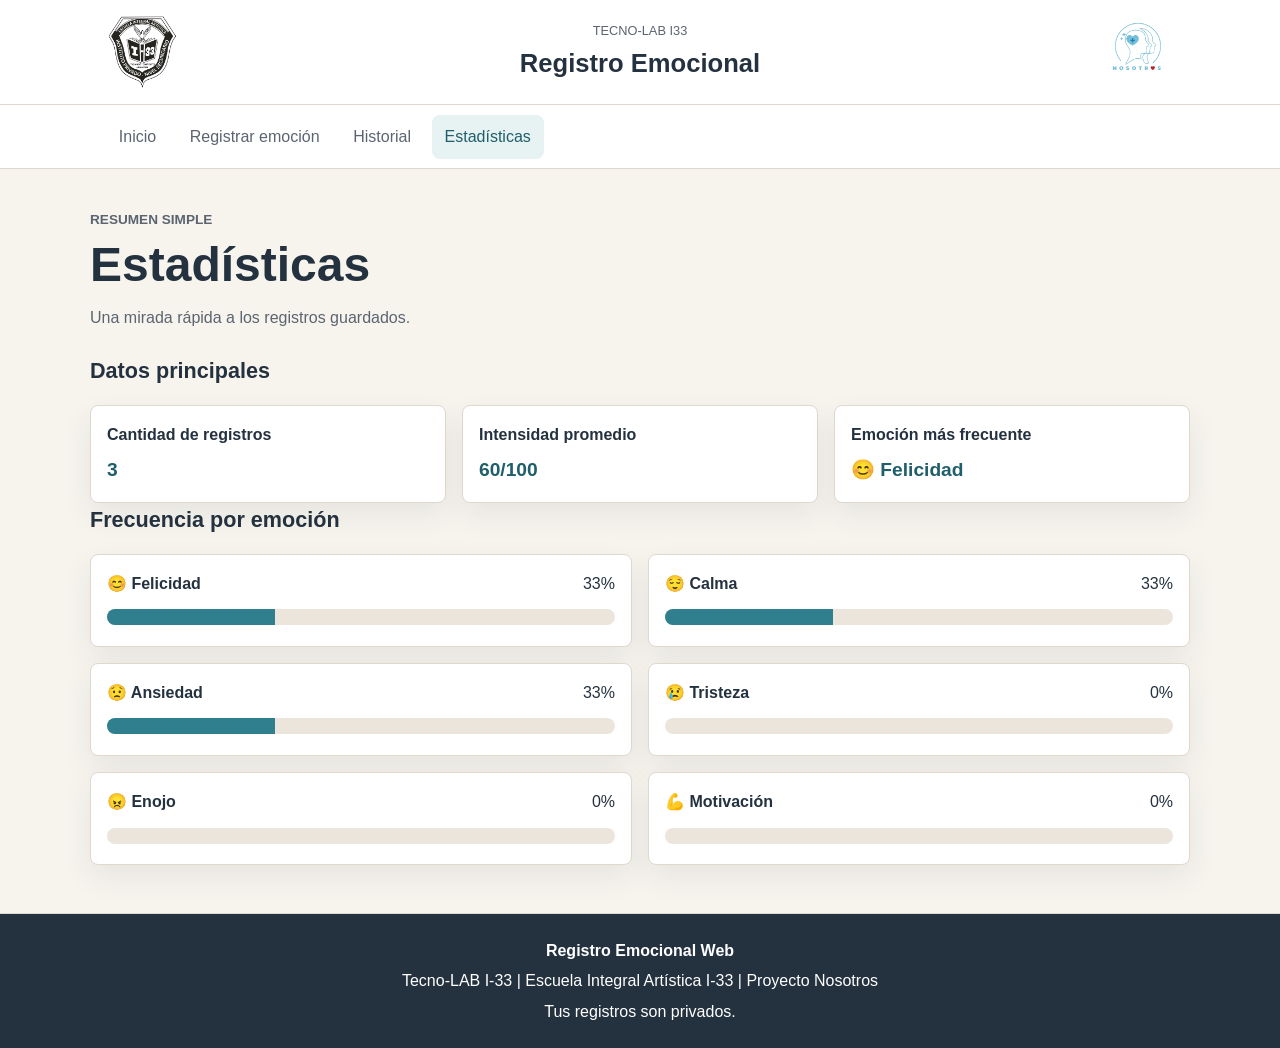
==== pages/estadisticas.html @ 8ae8a22c "Footer: Cambios" ====
<!DOCTYPE html>
<html lang="es">
<head>
    <meta charset="UTF-8">
    <meta name="viewport" content="width=device-width, initial-scale=1.0">
    <meta name="description" content="Registro Emocional Web - Proyecto educativo del Tecno-LAB i33">
    <title>Registro Emocional | Estadísticas</title>
    <link rel="stylesheet" href="../css/style.css">
    <link rel="icon" href="../assets/favicon.ico" type="image/x-icon">
</head>
<body>
    <a class="skip-link" href="#contenido">Saltar al contenido</a>

    <header class="encabezado">
        <section class="encabezado-contenido" aria-label="Identidad del proyecto">
            <img class="logo logo-escuela" src="../assets/logo-I-33.png" alt="Logo de la Escuela Integral Artística i33">

            <div class="marca">
                <p class="marca-subtitulo">Tecno-LAB i33</p>
                <p class="marca-titulo">Registro Emocional</p>
            </div>

            <img class="logo logo-proyecto" src="../assets/logo-nosotros.jpeg" alt="Logo del proyecto Nosotros">
        </section>
    </header>

    <nav class="navegacion-principal" aria-label="Navegación principal">
        <ul class="nav-lista">
            <li><a class="nav-link" href="../index.html">Inicio</a></li>
            <li><a class="nav-link" href="registrar-emocion.html">Registrar emoción</a></li>
            <li><a class="nav-link" href="historial.html">Historial</a></li>
            <li><a class="nav-link active" href="estadisticas.html">Estadísticas</a></li>
        </ul>
    </nav>

    <main id="contenido" class="contenedor">
        <section class="encabezado-pagina" aria-labelledby="titulo-estadisticas">
            <p class="etiqueta">Resumen simple</p>
            <h1 id="titulo-estadisticas">Estadísticas</h1>
            <p>Una mirada rápida a los registros guardados.</p>
        </section>

        <section aria-labelledby="titulo-numeros">
            <h2 id="titulo-numeros">Datos principales</h2>

            <div class="tarjetas-resumen">
                <article class="card">
                    <h3>Cantidad de registros</h3>
                    <p id="cantidad-registros">0</p>
                </article>

                <article class="card">
                    <h3>Intensidad promedio</h3>
                    <p id="intensidad-promedio">0/100</p>
                </article>

                <article class="card">
                    <h3>Emoción más frecuente</h3>
                    <p id="emocion-frecuente">-</p>
                </article>
            </div>
        </section>

        <section aria-labelledby="titulo-barras">
            <h2 id="titulo-barras">Frecuencia por emoción</h2>

            <div id="barras-emociones" class="barras-emociones">
                <article class="barra-emocion">
                    <header>
                        <h3>Felicidad</h3>
                        <span>80%</span>
                    </header>
                    <progress value="80" max="100">80%</progress>
                </article>

                <article class="barra-emocion">
                    <header>
                        <h3>Calma</h3>
                        <span>60%</span>
                    </header>
                    <progress value="60" max="100">60%</progress>
                </article>

                <article class="barra-emocion">
                    <header>
                        <h3>Ansiedad</h3>
                        <span>40%</span>
                    </header>
                    <progress value="40" max="100">40%</progress>
                </article>
            </div>
        </section>
    </main>

    <footer class="pie">
        <p><strong>Registro Emocional Web</strong></p>
        <p>Tecno-LAB I-33 | Escuela Integral Artística I-33 | Proyecto Nosotros</p>
        <p>Tus registros son privados.</p>
    </footer>

    <script src="../js/script.js"></script>
</body>
</html>
---- css/style.css ----
:root {
    --color-fondo: #f7f4ee;
    --color-superficie: #ffffff;
    --color-texto: #24313f;
    --color-suave: #5b6470;
    --color-borde: #ded8cf;
    --color-primario: #2f7f8f;
    --color-primario-oscuro: #1f5f6b;
    --color-acento: #d98c4a;
    --color-exito: #2f7d54;
    --sombra-suave: 0 12px 30px rgba(36, 49, 63, 0.08);
    --radio: 8px;
    --ancho-maximo: 1100px;
}

* {
    box-sizing: border-box;
}

html {
    scroll-behavior: smooth;
}

body {
    margin: 0;
    background: var(--color-fondo);
    color: var(--color-texto);
    font-family: Arial, Helvetica, sans-serif;
    font-size: 16px;
    line-height: 1.6;
}

img {
    display: block;
    max-width: 100%;
}

a {
    color: inherit;
}

h1,
h2,
h3,
p {
    margin-top: 0;
}

h1 {
    margin-bottom: 0.75rem;
    font-size: 2rem;
    line-height: 1.15;
}

h2 {
    margin-bottom: 1rem;
    font-size: 1.35rem;
}

h3 {
    margin-bottom: 0.5rem;
    font-size: 1rem;
}

button,
input,
textarea {
    font: inherit;
}

button,
a,
input,
textarea {
    outline-offset: 4px;
}

button:focus-visible,
a:focus-visible,
input:focus-visible,
textarea:focus-visible {
    outline: 3px solid var(--color-acento);
}

.skip-link {
    position: absolute;
    left: 1rem;
    top: 1rem;
    z-index: 10;
    transform: translateY(-150%);
    border-radius: var(--radio);
    background: var(--color-texto);
    color: #ffffff;
    padding: 0.75rem 1rem;
}

.skip-link:focus {
    transform: translateY(0);
}

.encabezado {
    background: var(--color-superficie);
    border-bottom: 1px solid var(--color-borde);
}

.encabezado-contenido {
    display: grid;
    grid-template-columns: 56px 1fr 56px;
    align-items: center;
    gap: 0.75rem;
    max-width: var(--ancho-maximo);
    margin: 0 auto;
    padding: 0.75rem 1rem;
}

.logo {
    width: 56px;
    height: 56px;
    object-fit: contain;
}

.logo-proyecto {
    border-radius: 50%;
}

.marca {
    text-align: center;
}

.marca-subtitulo {
    margin-bottom: 0.1rem;
    color: var(--color-suave);
    font-size: 0.8rem;
    text-transform: uppercase;
}

.marca-titulo {
    margin-bottom: 0;
    font-size: 1.2rem;
    font-weight: 700;
}

.navegacion-principal {
    position: sticky;
    top: 0;
    z-index: 5;
    background: var(--color-superficie);
    border-bottom: 1px solid var(--color-borde);
}

.nav-lista {
    display: flex;
    gap: 0.5rem;
    max-width: var(--ancho-maximo);
    margin: 0 auto;
    padding: 0.6rem 1rem;
    overflow-x: auto;
    list-style: none;
}

.nav-link {
    display: inline-flex;
    align-items: center;
    min-height: 44px;
    border-radius: var(--radio);
    padding: 0.55rem 0.8rem;
    color: var(--color-suave);
    text-decoration: none;
    white-space: nowrap;
}

.nav-link:hover,
.nav-link.active {
    background: #e7f2f3;
    color: var(--color-primario-oscuro);
}

.contenedor {
    width: min(100% - 2rem, var(--ancho-maximo));
    margin: 0 auto;
    padding: 2rem 0 3rem;
}

.hero,
.encabezado-pagina,
.panel-principal,
.panel-filtros,
.acciones-rapidas,
.nota-privacidad {
    margin-bottom: 1.5rem;
}

.hero,
.encabezado-pagina {
    max-width: 720px;
}

.hero p,
.encabezado-pagina p,
.texto-intro {
    color: var(--color-suave);
}

.etiqueta {
    margin-bottom: 0.4rem;
    color: var(--color-primario-oscuro);
    font-size: 0.85rem;
    font-weight: 700;
    text-transform: uppercase;
}

.tarjetas-resumen,
.lista-registros,
.barras-emociones {
    display: grid;
    gap: 1rem;
}

.card,
.registro,
.panel-principal,
.panel-filtros,
.acciones-rapidas,
.nota-privacidad,
.barra-emocion {
    border: 1px solid var(--color-borde);
    border-radius: var(--radio);
    background: var(--color-superficie);
    box-shadow: var(--sombra-suave);
}

.card,
.registro,
.panel-principal,
.panel-filtros,
.acciones-rapidas,
.nota-privacidad,
.barra-emocion {
    padding: 1rem;
}

.card p {
    margin-bottom: 0;
    color: var(--color-primario-oscuro);
    font-size: 1.2rem;
    font-weight: 700;
}

.seccion-encabezado {
    display: flex;
    align-items: center;
    justify-content: space-between;
    gap: 1rem;
}

.link-simple {
    color: var(--color-primario-oscuro);
    font-weight: 700;
}

.registro time {
    display: inline-block;
    margin-bottom: 0.5rem;
    color: var(--color-suave);
    font-size: 0.9rem;
}

.registro p:last-child,
.acciones-rapidas p:last-child,
.nota-privacidad p:last-child {
    margin-bottom: 0;
}

.grupo-botones,
.grupo-filtros {
    display: flex;
    flex-wrap: wrap;
    gap: 0.75rem;
}

.boton,
.filtro {
    display: inline-flex;
    align-items: center;
    justify-content: center;
    min-height: 44px;
    border: 1px solid transparent;
    border-radius: var(--radio);
    padding: 0.7rem 1rem;
    cursor: pointer;
    font-weight: 700;
    text-decoration: none;
}

.boton-principal {
    background: var(--color-primario);
    color: #ffffff;
}

.boton-principal:hover {
    background: var(--color-primario-oscuro);
}

.boton-secundario,
.filtro {
    border-color: var(--color-borde);
    background: var(--color-superficie);
    color: var(--color-texto);
}

.boton-secundario:hover,
.filtro:hover,
.filtro.active {
    border-color: var(--color-primario);
    background: #e7f2f3;
    color: var(--color-primario-oscuro);
}

.formulario-registro {
    display: grid;
    gap: 1rem;
}

.campo {
    display: grid;
    gap: 0.45rem;
    margin: 0;
    border: 0;
    padding: 0;
}

.campo label,
.campo legend {
    font-weight: 700;
}

input[type="date"],
textarea {
    width: 100%;
    border: 1px solid var(--color-borde);
    border-radius: var(--radio);
    background: #ffffff;
    padding: 0.75rem;
    color: var(--color-texto);
}

textarea {
    resize: vertical;
}

input[type="range"] {
    width: 100%;
    accent-color: var(--color-primario);
}

output,
.ayuda-formulario {
    color: var(--color-suave);
}

.opciones-emocion {
    display: grid;
    grid-template-columns: 1fr;
    gap: 0.65rem;
}

.opciones-emocion input {
    position: absolute;
    opacity: 0;
}

.emocion-opcion {
    display: flex;
    align-items: center;
    gap: 0.5rem;
    min-height: 48px;
    border: 1px solid var(--color-borde);
    border-radius: var(--radio);
    background: #ffffff;
    padding: 0.75rem;
    cursor: pointer;
}

.emocion-opcion span {
    font-size: 1.4rem;
}

.opciones-emocion input:checked + .emocion-opcion {
    border-color: var(--color-primario);
    background: #e7f2f3;
    color: var(--color-primario-oscuro);
    font-weight: 700;
}

.opciones-emocion input:focus-visible + .emocion-opcion {
    outline: 3px solid var(--color-acento);
    outline-offset: 4px;
}

.mensaje-formulario {
    margin-bottom: 0;
    color: var(--color-exito);
    font-weight: 700;
}

.mensaje-vacio {
    margin-bottom: 0;
    border: 1px dashed var(--color-borde);
    border-radius: var(--radio);
    background: var(--color-superficie);
    padding: 1rem;
    color: var(--color-suave);
}

.barra-emocion header {
    display: flex;
    justify-content: space-between;
    gap: 1rem;
}

.barra-emocion h3,
.barra-emocion span {
    margin-bottom: 0.5rem;
}

progress {
    width: 100%;
    height: 1rem;
    overflow: hidden;
    border: 0;
    border-radius: 999px;
    background: #ece5dc;
}

progress::-webkit-progress-bar {
    background: #ece5dc;
}

progress::-webkit-progress-value {
    background: var(--color-primario);
}

progress::-moz-progress-bar {
    background: var(--color-primario);
}

.pie {
    border-top: 1px solid var(--color-borde);
    background: var(--color-texto);
    padding: 1.5rem 1rem;
    color: #ffffff;
    text-align: center;
}

.pie p {
    margin-bottom: 0.3rem;
}

.pie p:last-child {
    margin-bottom: 0;
}

@media (min-width: 640px) {
    h1 {
        font-size: 2.5rem;
    }

    .encabezado-contenido {
        grid-template-columns: 72px 1fr 72px;
        padding: 1rem;
    }

    .logo {
        width: 72px;
        height: 72px;
    }

    .marca-titulo {
        font-size: 1.6rem;
    }

    .tarjetas-resumen {
        grid-template-columns: repeat(3, 1fr);
    }

    .opciones-emocion {
        grid-template-columns: repeat(2, 1fr);
    }
}

@media (min-width: 900px) {
    .contenedor {
        padding-top: 2.5rem;
    }

    .contenido-dos-columnas {
        display: grid;
        grid-template-columns: minmax(0, 2fr) minmax(260px, 1fr);
        gap: 1.5rem;
        align-items: start;
    }

    .lista-registros {
        grid-template-columns: repeat(2, 1fr);
    }

    .barras-emociones {
        grid-template-columns: repeat(2, 1fr);
    }
}

@media (min-width: 1200px) {
    h1 {
        font-size: 3rem;
    }

    .lista-registros {
        grid-template-columns: repeat(3, 1fr);
    }
}
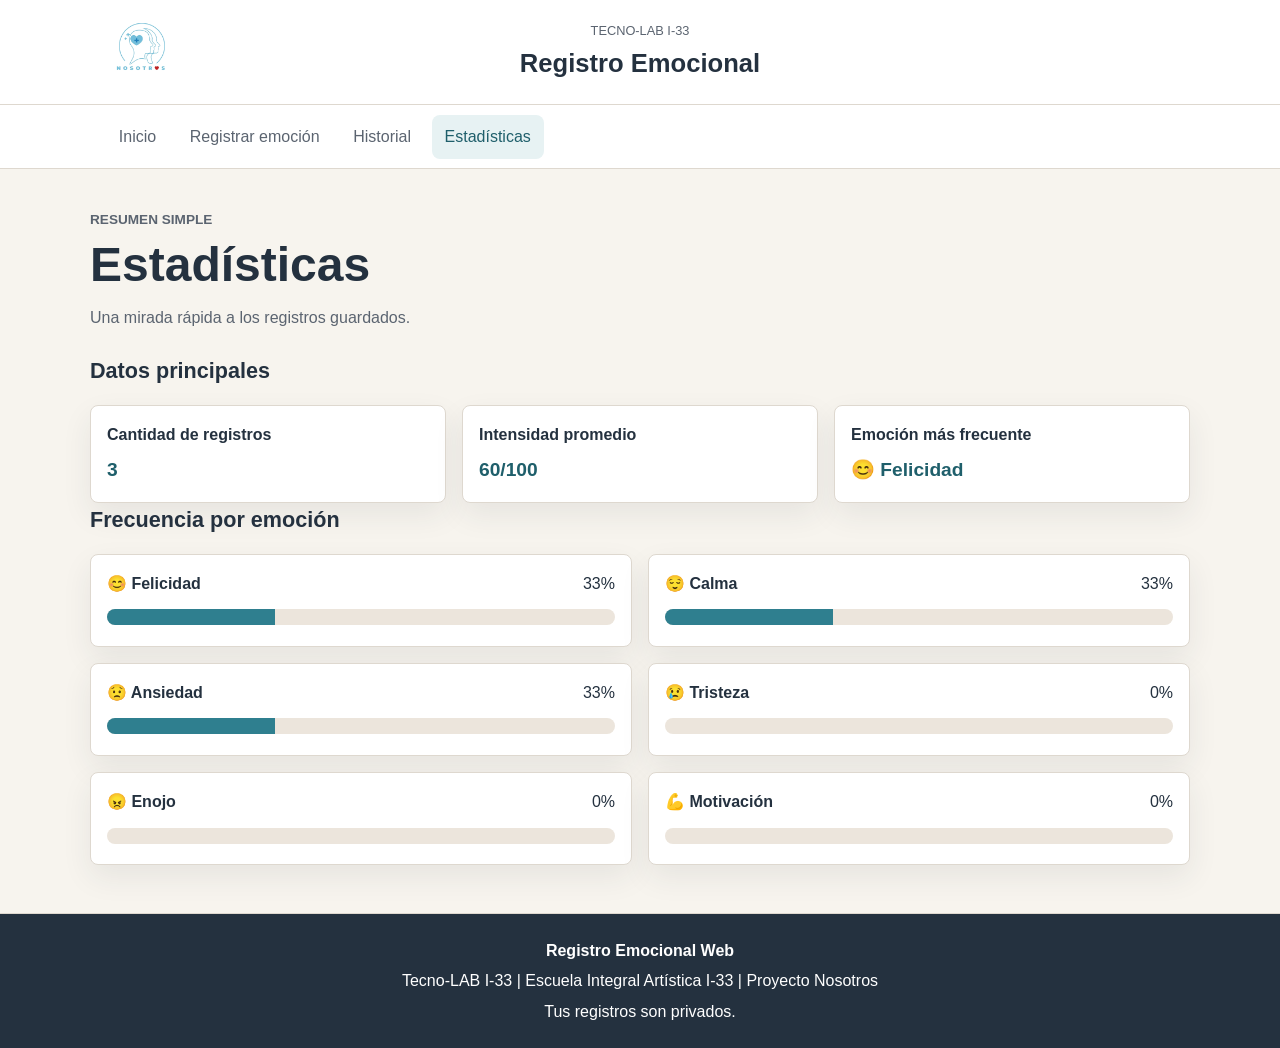
==== commit 70bd62d1: "Actualizar estadisticas.html" ====
--- a/pages/estadisticas.html
+++ b/pages/estadisticas.html
@@ -13,14 +13,14 @@
 
     <header class="encabezado">
         <section class="encabezado-contenido" aria-label="Identidad del proyecto">
-            <img class="logo logo-escuela" src="../assets/logo-I-33.png" alt="Logo de la Escuela Integral Artística i33">
+            <img class="logo logo-proyecto" src="../assets/logo-nosotros.jpeg" alt="Logo del proyecto Nosotros">
 
             <div class="marca">
-                <p class="marca-subtitulo">Tecno-LAB i33</p>
+                <p class="marca-subtitulo">Tecno-LAB I-33</p>
                 <p class="marca-titulo">Registro Emocional</p>
             </div>
 
-            <img class="logo logo-proyecto" src="../assets/logo-nosotros.jpeg" alt="Logo del proyecto Nosotros">
+            
         </section>
     </header>
 
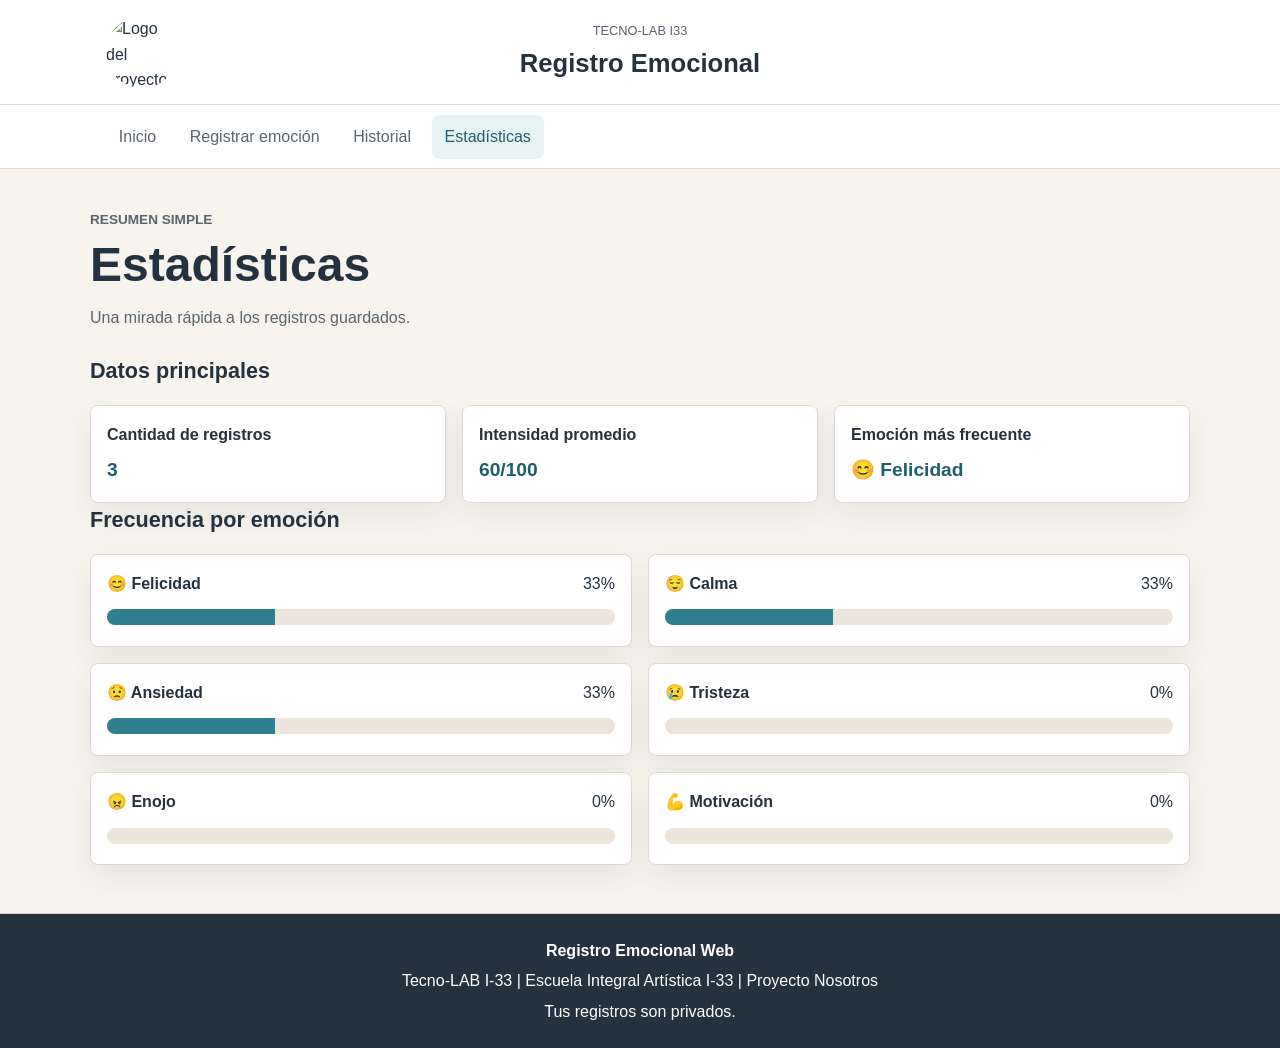
==== commit 029f3a15: "Actualiza los logos en las páginas del proyecto para reflejar el nuevo diseño." ====
--- a/pages/estadisticas.html
+++ b/pages/estadisticas.html
@@ -13,14 +13,12 @@
 
     <header class="encabezado">
         <section class="encabezado-contenido" aria-label="Identidad del proyecto">
-            <img class="logo logo-proyecto" src="../assets/logo-nosotros.jpeg" alt="Logo del proyecto Nosotros">
+            <img class="logo logo-proyecto" src="assets/logo-nosotros.jpeg" alt="Logo del proyecto Nosotros">
 
             <div class="marca">
-                <p class="marca-subtitulo">Tecno-LAB I-33</p>
+                <p class="marca-subtitulo">Tecno-LAB i33</p>
                 <p class="marca-titulo">Registro Emocional</p>
             </div>
-
-            
         </section>
     </header>
 
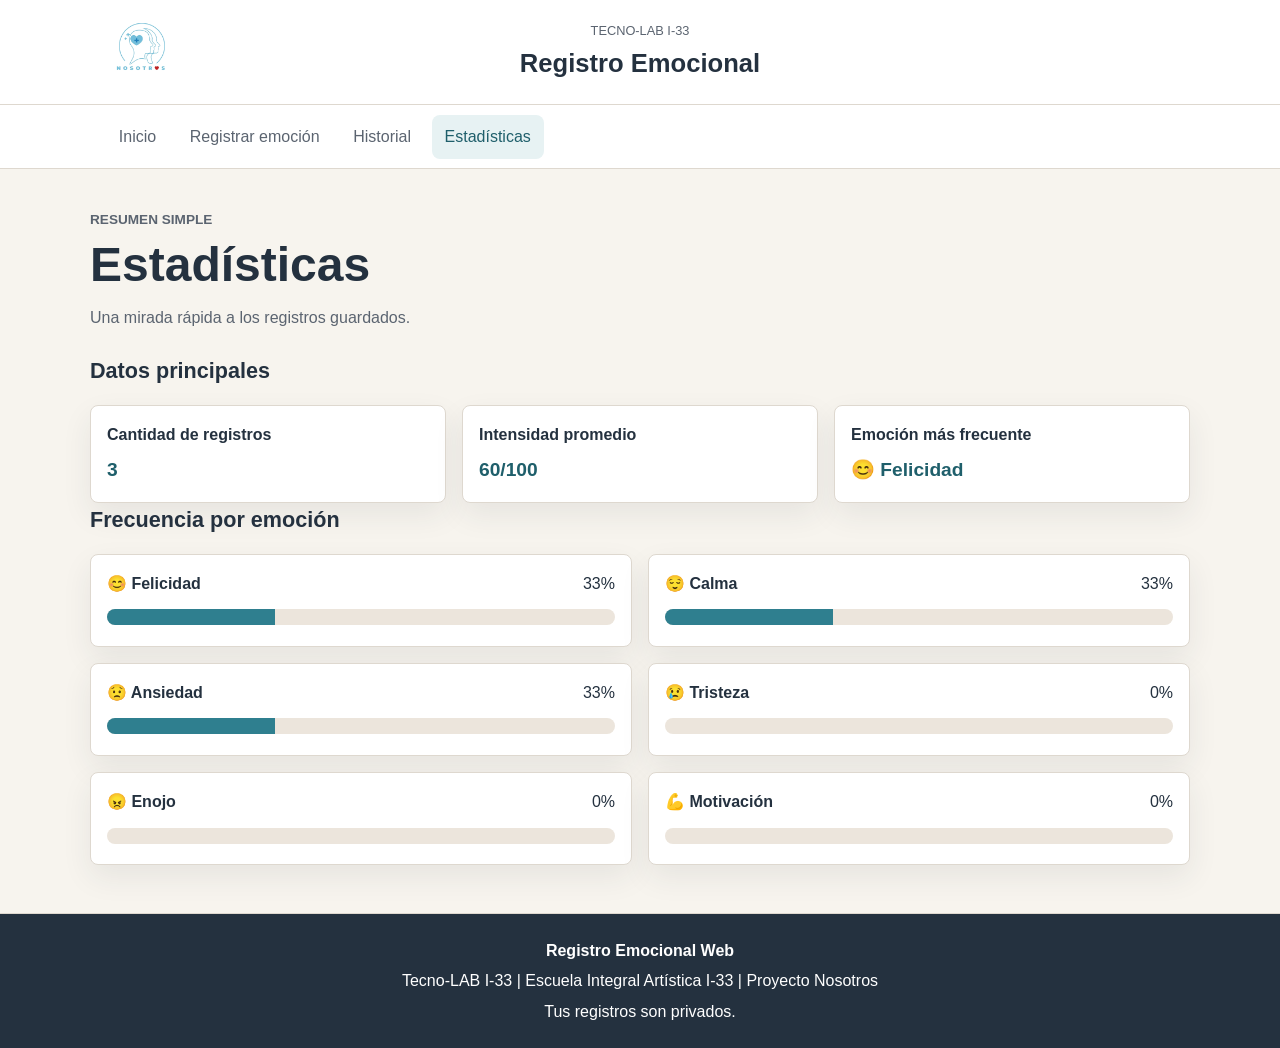
==== commit 2be163dd: "Corrige rutas de imágenes y actualiza la capitalización de "Tecno-LAB" en varias páginas" ====
--- a/pages/estadisticas.html
+++ b/pages/estadisticas.html
@@ -13,10 +13,10 @@
 
     <header class="encabezado">
         <section class="encabezado-contenido" aria-label="Identidad del proyecto">
-            <img class="logo logo-proyecto" src="assets/logo-nosotros.jpeg" alt="Logo del proyecto Nosotros">
+            <img class="logo logo-proyecto" src="../assets/logo-nosotros.jpeg" alt="Logo del proyecto Nosotros">
 
             <div class="marca">
-                <p class="marca-subtitulo">Tecno-LAB i33</p>
+                <p class="marca-subtitulo">Tecno-LAB I-33</p>
                 <p class="marca-titulo">Registro Emocional</p>
             </div>
         </section>
@@ -25,9 +25,9 @@
     <nav class="navegacion-principal" aria-label="Navegación principal">
         <ul class="nav-lista">
             <li><a class="nav-link" href="../index.html">Inicio</a></li>
-            <li><a class="nav-link" href="registrar-emocion.html">Registrar emoción</a></li>
-            <li><a class="nav-link" href="historial.html">Historial</a></li>
-            <li><a class="nav-link active" href="estadisticas.html">Estadísticas</a></li>
+            <li><a class="nav-link" href="../pages/registrar-emocion.html">Registrar emoción</a></li>
+            <li><a class="nav-link" href="../pages/historial.html">Historial</a></li>
+            <li><a class="nav-link active" href="../pages/estadisticas.html">Estadísticas</a></li>
         </ul>
     </nav>
 
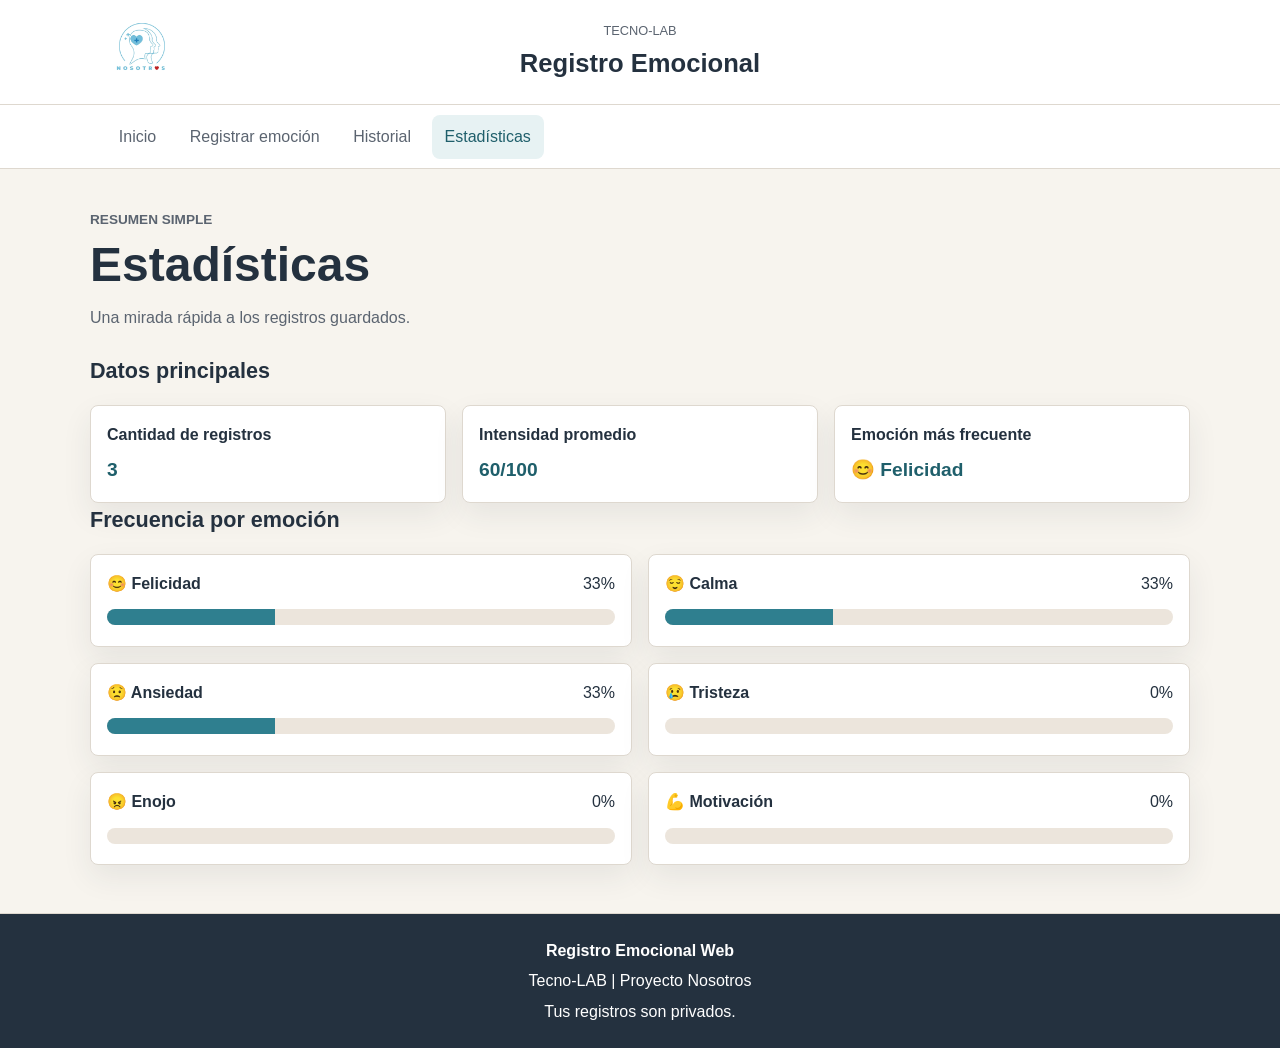
==== commit ed4bb945: "Actualiza la capitalización de "Tecno-LAB" y elimina el sufijo "I-33" en varias páginas para mantene" ====
--- a/pages/estadisticas.html
+++ b/pages/estadisticas.html
@@ -3,7 +3,7 @@
 <head>
     <meta charset="UTF-8">
     <meta name="viewport" content="width=device-width, initial-scale=1.0">
-    <meta name="description" content="Registro Emocional Web - Proyecto educativo del Tecno-LAB i33">
+    <meta name="description" content="Registro Emocional Web - Proyecto educativo del Tecno-LAB">
     <title>Registro Emocional | Estadísticas</title>
     <link rel="stylesheet" href="../css/style.css">
     <link rel="icon" href="../assets/favicon.ico" type="image/x-icon">
@@ -16,7 +16,7 @@
             <img class="logo logo-proyecto" src="../assets/logo-nosotros.jpeg" alt="Logo del proyecto Nosotros">
 
             <div class="marca">
-                <p class="marca-subtitulo">Tecno-LAB I-33</p>
+                <p class="marca-subtitulo">Tecno-LAB</p>
                 <p class="marca-titulo">Registro Emocional</p>
             </div>
         </section>
@@ -92,7 +92,7 @@
 
     <footer class="pie">
         <p><strong>Registro Emocional Web</strong></p>
-        <p>Tecno-LAB I-33 | Escuela Integral Artística I-33 | Proyecto Nosotros</p>
+        <p>Tecno-LAB | Proyecto Nosotros</p>
         <p>Tus registros son privados.</p>
     </footer>
 
